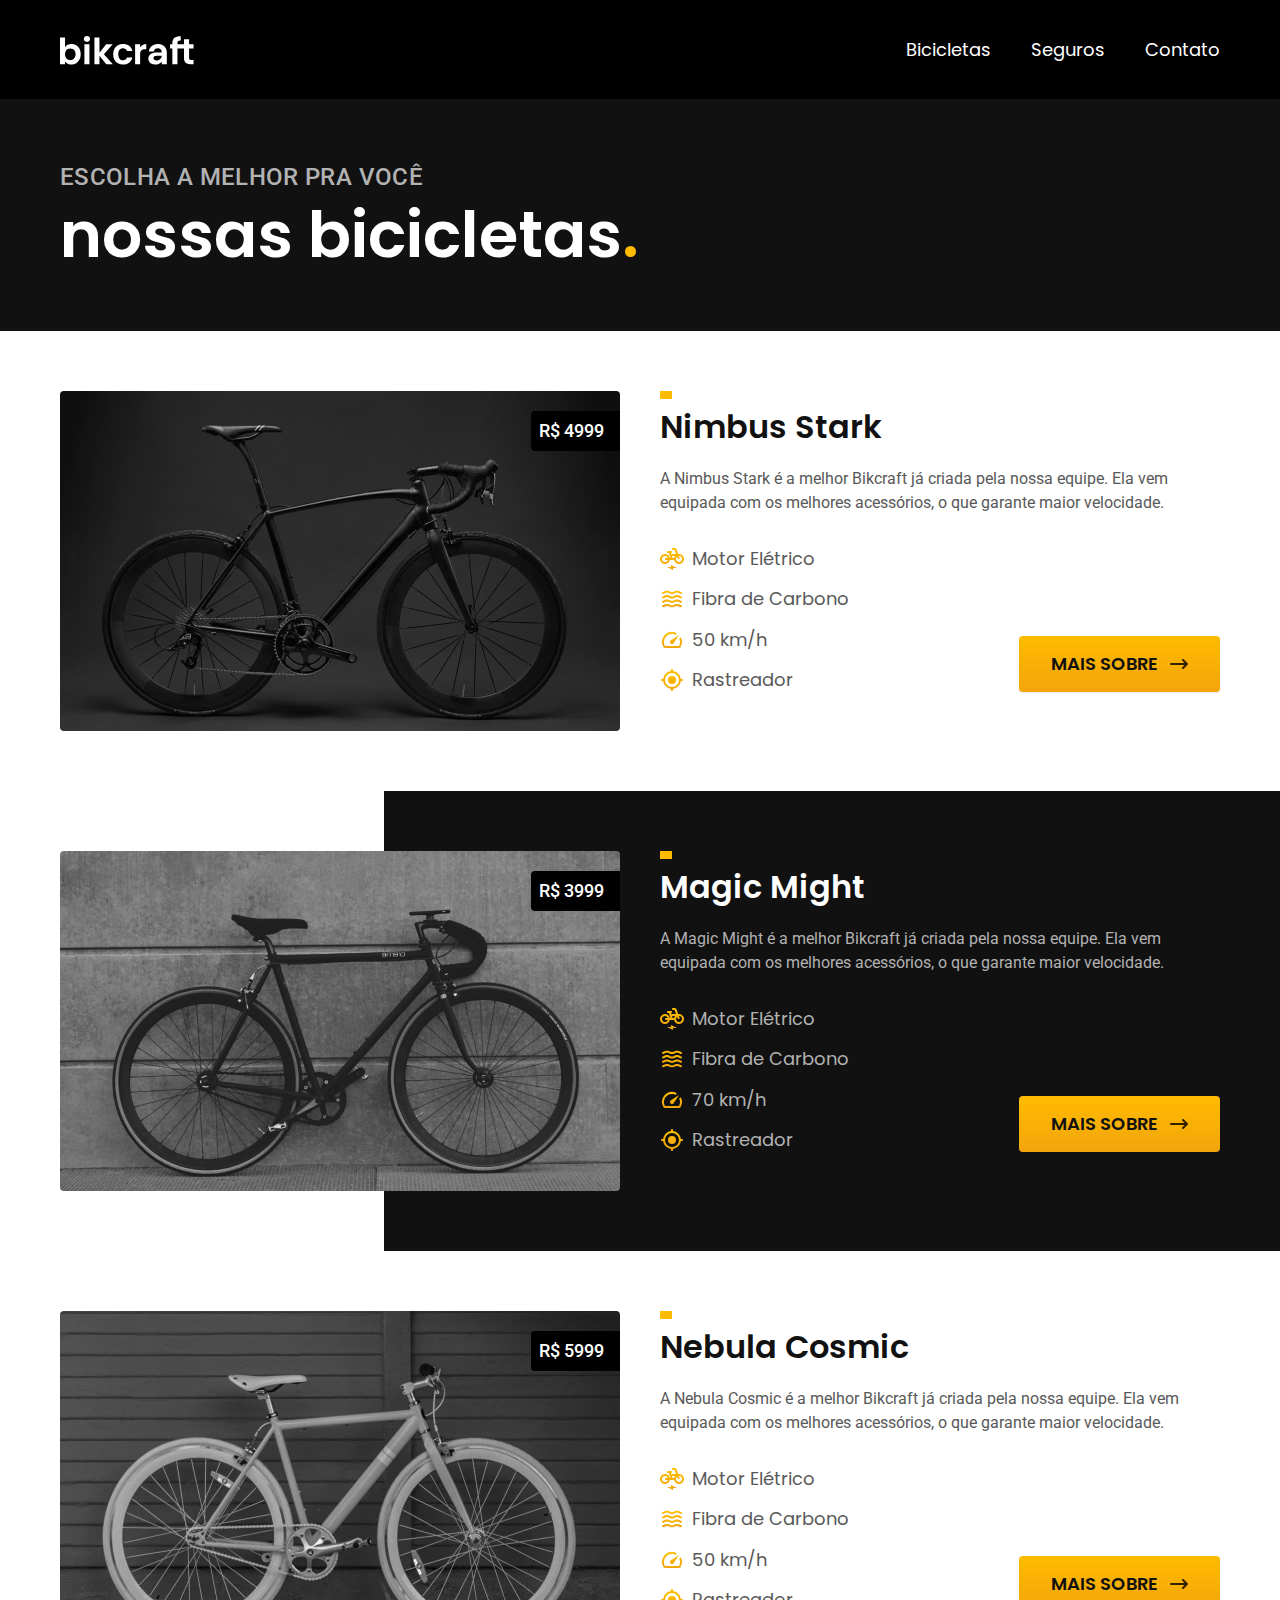
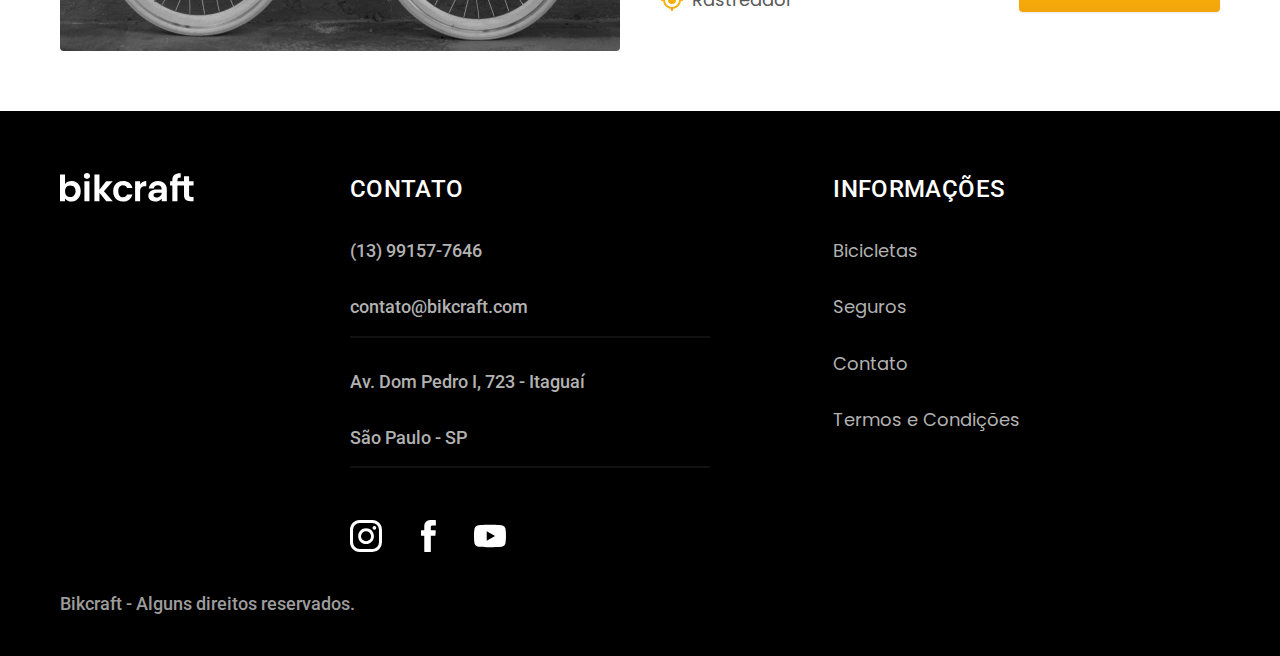
==== bicicletas.html @ 975bd41c "bicicletas-page" ====
<!DOCTYPE html>
<html lang ='pt-br' 

<head>
    <meta charset="UTF-8">
    <meta name="viewport" content="width=device-width, initial-scale=1.0">
    <title>Bicicletas | Bikcraft</title>
    <meta name="description" content="Termos e Condições">
    <link rel="stylesheet" href="./css/style.css">

    <link rel="preconnect" href="https://fonts.googleapis.com">
    <link rel="preconnect" href="https://fonts.gstatic.com" crossorigin>
    <link href="https://fonts.googleapis.com/css2?family=Poppins:wght@400;600&family=Roboto:wght@400;500&display=swap" rel="stylesheet">
</head>

<body id="bicicletas">
    

<header class="header-bg">
    <div class="header container">
       <a href="./">
           <img src="./img/bikcraft.svg" alt="Bikcraft">
       </a>
       
       <nav aria-label="primaria">
           <ul class="header-menu cor-0">
               <li><a href="./bicicletas.html">Bicicletas</a></li>
               <li><a href="./seguros.html">Seguros</a></li>
               <li><a href="./contato.html">Contato</a></li>
           </ul>
       </nav>
    </div>
   </header>

<main>
   <div class="titulo-bg">
    <div class="titulo container">
        <p class="font-2-l-b cor-5">Escolha a melhor pra você</p>
        <h1 class="font-1-xxl cor-0">nossas bicicletas<span class="cor-p1">.</span></h1>
    </div>
</div>
</main>


<div class="bicicletas container">
   <div class="bicicletas-imagem">
    <img src="./img/bicicletas/nimbus.jpg" alt="Bicicleta preta">
    <span class="font-2-m cor-0">R$ 4999</span>
   </div>
   <div class="bicicletas-conteudo">
    <h2 class="font-1-xl">Nimbus Stark</h2>
    <p class="font-2-s cor-8">A Nimbus Stark é a melhor Bikcraft já criada pela nossa equipe. Ela vem equipada com os melhores acessórios, o que garante maior velocidade.</p>
    <ul class="font-1-m cor-8">
        <li><img src="./img/icones/eletrica.svg" alt=""> Motor Elétrico</li>
        <li><img src="./img/icones/carbono.svg" alt=""> Fibra de Carbono</li> 
        <li><img src="./img/icones/velocidade.svg" alt=""> 50 km/h</li> 
        <li><img src="./img/icones/rastreador.svg" alt=""> Rastreador</li>
    </ul>
    <a class="botao seta" href="./bicicletas/nimbus.html">Mais Sobre</a>
   </div>
</div>


<div class="bicicletas-bg"> 
<div class="bicicletas container">
    <div class="bicicletas-imagem">
     <img src="./img/bicicletas/magic.jpg" alt="Bicicleta preta">
     <span class="font-2-m cor-0">R$ 3999</span>
    </div>
    <div class="bicicletas-conteudo">
     <h2 class="font-1-xl cor-0">Magic Might</h2>
     <p class="font-2-s cor-5">A Magic Might é a melhor Bikcraft já criada pela nossa equipe. Ela vem equipada com os melhores acessórios, o que garante maior velocidade.</p>
     <ul class="font-1-m cor-5">
         <li><img src="./img/icones/eletrica.svg" alt=""> Motor Elétrico</li>
         <li><img src="./img/icones/carbono.svg" alt=""> Fibra de Carbono</li> 
         <li><img src="./img/icones/velocidade.svg" alt=""> 70 km/h</li> 
         <li><img src="./img/icones/rastreador.svg" alt=""> Rastreador</li>
     </ul>
     <a class="botao seta" href="./bicicletas/magic.html">Mais Sobre</a>
    </div>
 </div>
</div>


 <div class="bicicletas container">
    <div class="bicicletas-imagem">
     <img src="./img/bicicletas/nebula.jpg" alt="Bicicleta preta">
     <span class="font-2-m cor-0">R$ 5999</span>
    </div>
    <div class="bicicletas-conteudo">
     <h2 class="font-1-xl">Nebula Cosmic</h2>
     <p class="font-2-s cor-8">A Nebula Cosmic é a melhor Bikcraft já criada pela nossa equipe. Ela vem equipada com os melhores acessórios, o que garante maior velocidade.</p>
     <ul class="font-1-m cor-8">
         <li><img src="./img/icones/eletrica.svg" alt=""> Motor Elétrico</li>
         <li><img src="./img/icones/carbono.svg" alt=""> Fibra de Carbono</li> 
         <li><img src="./img/icones/velocidade.svg" alt=""> 50 km/h</li> 
         <li><img src="./img/icones/rastreador.svg" alt=""> Rastreador</li>
     </ul>
     <a class="botao seta" href="./bicicletas/nebula.html">Mais Sobre</a>
    </div>
 </div>

   <footer class="footer-bg">
    <div class="footer container">
        <img src="./img/bikcraft.svg" alt="Bikcraft">
        <div class="footer-contato">
            <h3 class="font-2-l-b cor-0">Contato</h3>
            <ul class="font-2-m cor-5">
                <li><a href="tel: +5513991577646">(13) 99157-7646</a></li>
                <li><a href="mailto:boracinidev@gmail.com">contato@bikcraft.com</a></li>
                <li>Av. Dom Pedro I, 723 - Itaguaí</li>
                <li>São Paulo - SP</li>
            </ul>
            <div class="footer-medias">
                <a href="./"><img src="./img/redes sociais/instagram.svg" alt=""></a>
                <a href="./"><img src="./img/redes sociais/facebook.svg" alt=""></a>
                <a href="./"><img src="./img/redes sociais/youtube.svg" alt=""></a>
            </div>
        </div>

        <div class="footer-informacoes">
            <h3 class="font-2-l-b cor-0">Informações</h3>
            <nav>
                <ul class="font-1-m cor-5">
                    <li><a href="./bicicletas.html">Bicicletas</a></li>
                    <li><a href="./seguros.html">Seguros</a></li>
                    <li><a href="./contato.html">Contato</a></li>
                    <li><a href="./termos.html">Termos e Condições</a></li>
                </ul>
            </nav>
        </div>
        <p class="footer-copy font-2-m cor-6">Bikcraft - Alguns direitos reservados.</p>            
</div>
</footer>  
</body>
</html>
---- css/style.css ----
@import "./global/global.css";

@import "./utilidades/tipografia.css";
@import "./utilidades/cores.css";
@import "./global/header.css";

/*UTILIDADES*/
@import "./utilidades/componentes.css";

/*HOME*/
@import "./home/introducao.css";
@import "./home/tecnologia.css";
@import "./home/parceiros.css";
@import "./home/depoimento.css";
@import "./home/footer.css";


/*BICICLETAS*/
@import "./bicicletas/bicicletas-lista.css";
@import "./bicicletas/bicicletas.css";

/*SEGUROS*/
@import "./seguros/seguros.css";


/*TERMOS*/

@import "./termos.css";

/*BICICLETAS*/
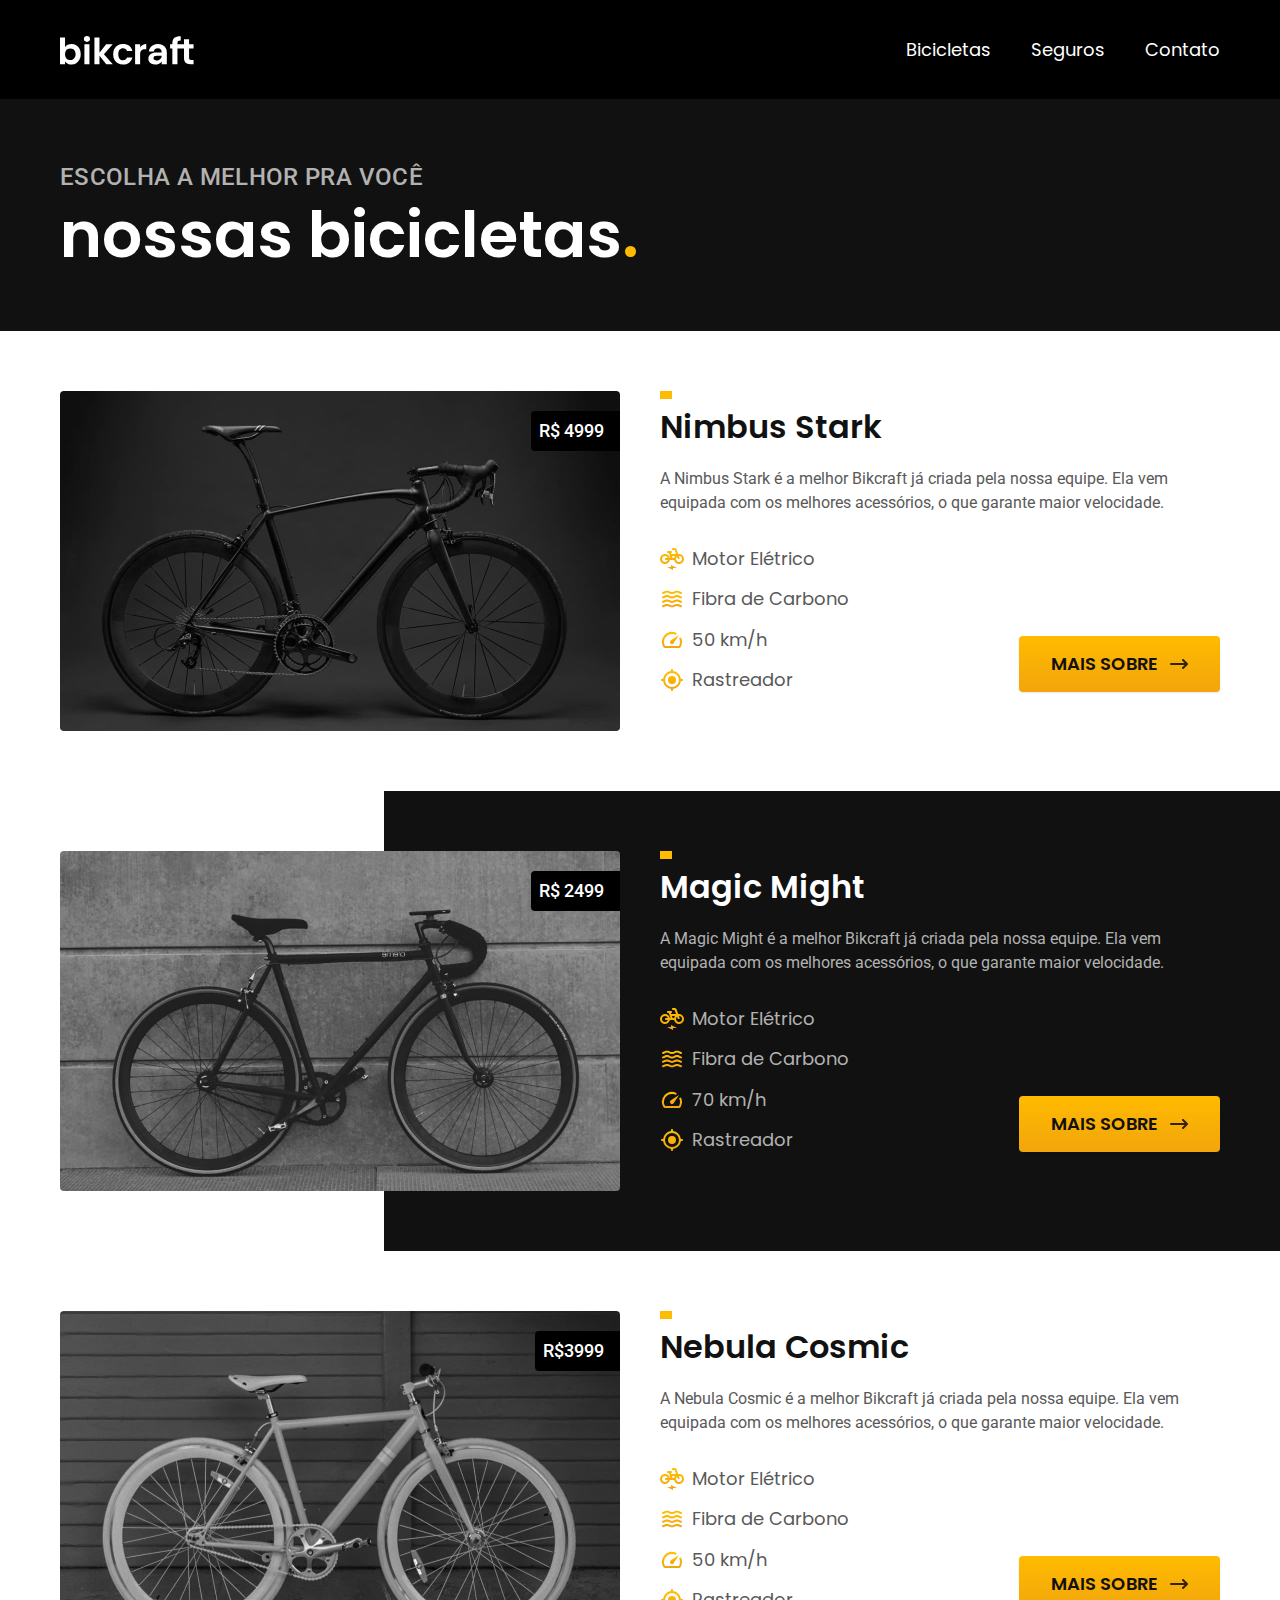
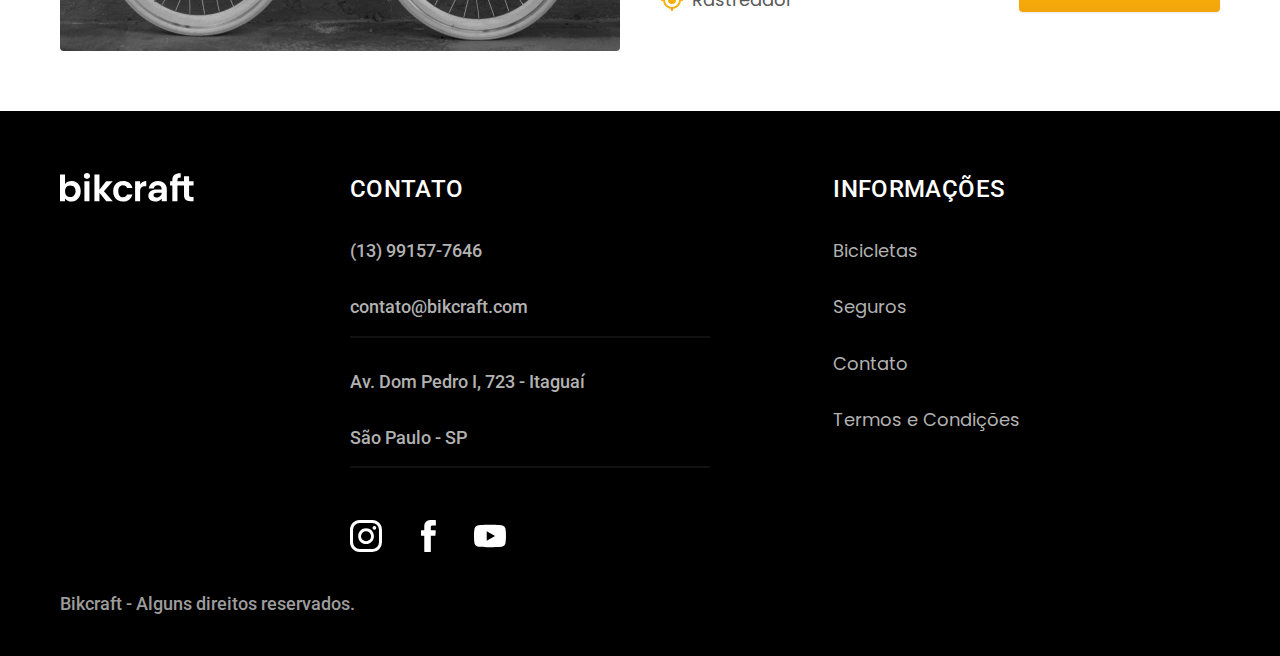
==== commit 08f09e79: "seguros-lojas" ====
--- a/bicicletas.html
+++ b/bicicletas.html
@@ -65,7 +65,7 @@
 <div class="bicicletas container">
     <div class="bicicletas-imagem">
      <img src="./img/bicicletas/magic.jpg" alt="Bicicleta preta">
-     <span class="font-2-m cor-0">R$ 3999</span>
+     <span class="font-2-m cor-0">R$ 2499</span>
     </div>
     <div class="bicicletas-conteudo">
      <h2 class="font-1-xl cor-0">Magic Might</h2>
@@ -85,7 +85,7 @@
  <div class="bicicletas container">
     <div class="bicicletas-imagem">
      <img src="./img/bicicletas/nebula.jpg" alt="Bicicleta preta">
-     <span class="font-2-m cor-0">R$ 5999</span>
+     <span class="font-2-m cor-0">R$3999</span>
     </div>
     <div class="bicicletas-conteudo">
      <h2 class="font-1-xl">Nebula Cosmic</h2>
--- a/css/style.css
+++ b/css/style.css
@@ -6,6 +6,7 @@
 
 /*UTILIDADES*/
 @import "./utilidades/componentes.css";
+@import "./utilidades/formulario.css";
 
 /*HOME*/
 @import "./home/introducao.css";
@@ -18,14 +19,23 @@
 /*BICICLETAS*/
 @import "./bicicletas/bicicletas-lista.css";
 @import "./bicicletas/bicicletas.css";
+@import "./bicicletas/nimbus.css";
+@import "../bicicletas/seguro.css";
 
 /*SEGUROS*/
 @import "./seguros/seguros.css";
+@import "./seguros/vantagens.css";
+@import "./seguros/perguntas.css";
+
+
+
+/*CONTATO*/
+
+@import "./contato/contato.css";
+@import "./contato/lojas.css";
 
 
 /*TERMOS*/
 
 @import "./termos.css";
 
-/*BICICLETAS*/
-
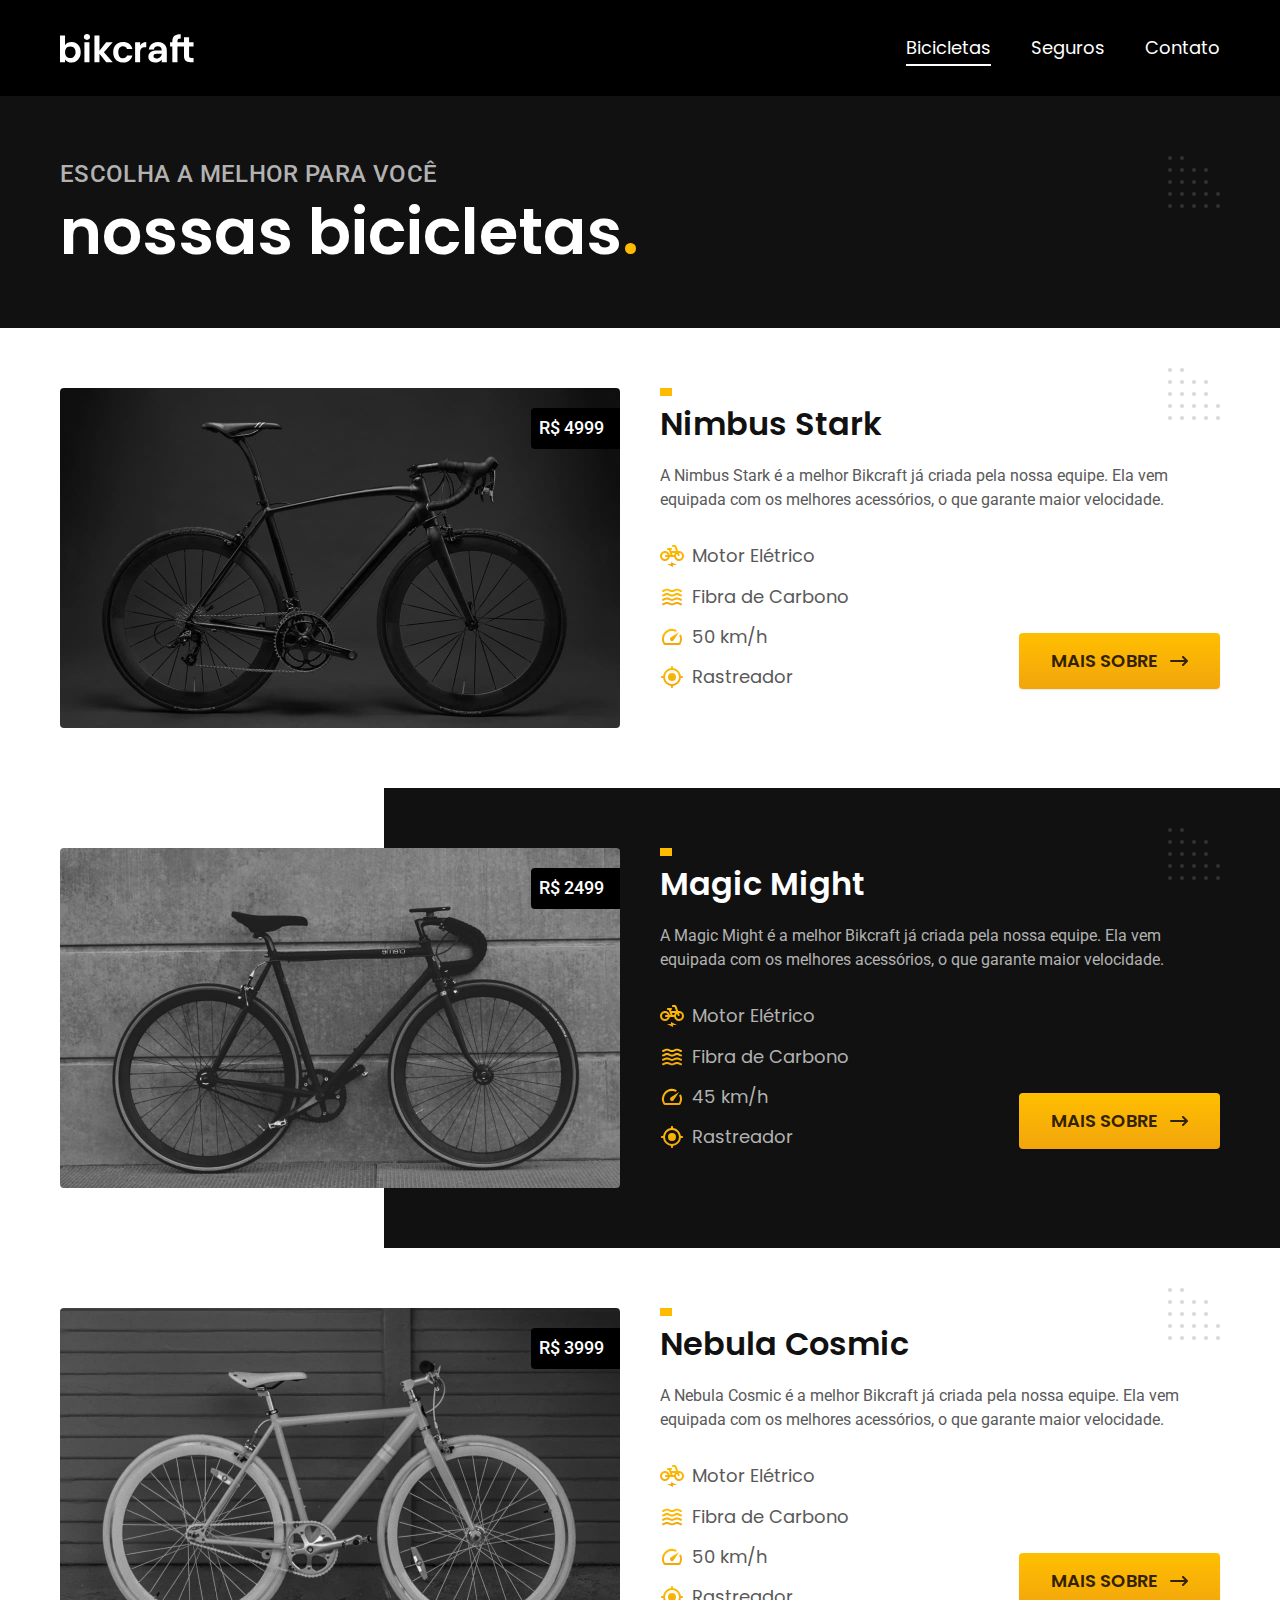
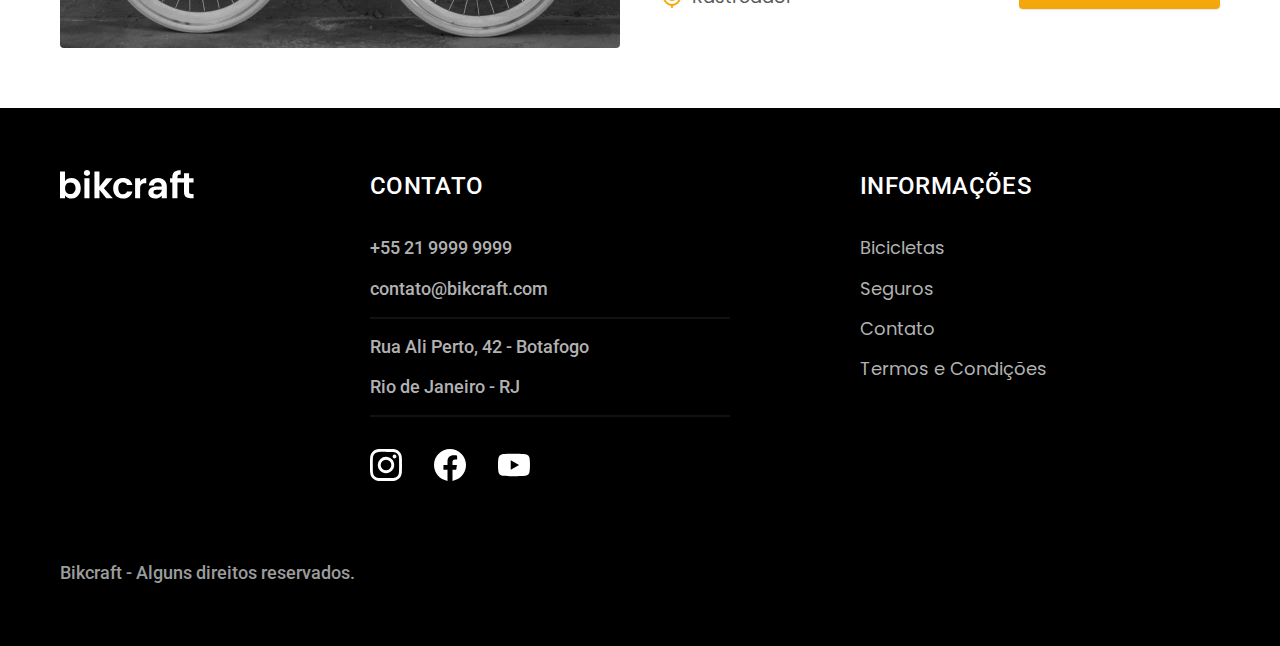
==== commit e994fad2: "otimizado" ====
--- a/bicicletas.html
+++ b/bicicletas.html
@@ -1,136 +1,145 @@
 <!DOCTYPE html>
-<html lang ='pt-br' 
+<html lang="pt-br">
 
 <head>
-    <meta charset="UTF-8">
-    <meta name="viewport" content="width=device-width, initial-scale=1.0">
-    <title>Bicicletas | Bikcraft</title>
-    <meta name="description" content="Termos e Condições">
-    <link rel="stylesheet" href="./css/style.css">
+  <meta charset="UTF-8">
+  <meta name="viewport" content="width=device-width, initial-scale=1.0">
 
-    <link rel="preconnect" href="https://fonts.googleapis.com">
-    <link rel="preconnect" href="https://fonts.gstatic.com" crossorigin>
-    <link href="https://fonts.googleapis.com/css2?family=Poppins:wght@400;600&family=Roboto:wght@400;500&display=swap" rel="stylesheet">
+  <title>Bicicletas | Bikcraft</title>
+  <meta name="description" content="Bicicletas.">
+
+  <link rel="icon" href="./favicon.svg" type="image/svg+xml">
+  <link rel="stylesheet" href="./css/style.min.css">
+
+  <link rel="preconnect" href="https://fonts.googleapis.com">
+  <link rel="preconnect" href="https://fonts.gstatic.com" crossorigin>
+  <link href="https://fonts.googleapis.com/css2?family=Merriweather:ital,wght@1,900&family=Poppins:wght@400;600&family=Roboto:wght@400;500&display=swap" rel="stylesheet">
+
+  <script>document.documentElement.classList.add('js')</script>
 </head>
 
 <body id="bicicletas">
-    
+  <header class="header-bg">
+    <div class="header container">
+      <a href="./">
+        <img src="./img/bikcraft.svg" alt="Bikcraft">
+      </a>
+      <nav aria-label="primaria">
+        <ul class="header-menu font-1-m cor-0">
+          <li><a href="./bicicletas.html">Bicicletas</a></li>
+          <li><a href="./seguros.html">Seguros</a></li>
+          <li><a href="./contato.html">Contato</a></li>
+        </ul>
+      </nav>
+    </div>
+  </header>
 
-<header class="header-bg">
-    <div class="header container">
-       <a href="./">
-           <img src="./img/bikcraft.svg" alt="Bikcraft">
-       </a>
-       
-       <nav aria-label="primaria">
-           <ul class="header-menu cor-0">
-               <li><a href="./bicicletas.html">Bicicletas</a></li>
-               <li><a href="./seguros.html">Seguros</a></li>
-               <li><a href="./contato.html">Contato</a></li>
-           </ul>
-       </nav>
+  <main>
+    <div class="titulo-bg">
+      <div class="titulo container">
+        <p class="font-2-l-b cor-5">Escolha a melhor para você</p>
+        <h1 class="font-1-xxl cor-0">nossas bicicletas<span class="cor-p1">.</span></h1>
+      </div>
     </div>
-   </header>
 
-<main>
-   <div class="titulo-bg">
-    <div class="titulo container">
-        <p class="font-2-l-b cor-5">Escolha a melhor pra você</p>
-        <h1 class="font-1-xxl cor-0">nossas bicicletas<span class="cor-p1">.</span></h1>
+    <div class="bicicletas container">
+      <div class="bicicletas-imagem">
+        <img src="./img/bicicletas/nimbus.jpg" alt="Bicicleta preta">
+        <span class="font-2-m cor-0">R$ 4999</span>
+      </div>
+      <div class="bicicletas-conteudo">
+        <h2 class="font-1-xl">Nimbus Stark</h2>
+        <p class="font-2-s cor-8">A Nimbus Stark é a melhor Bikcraft já criada pela nossa equipe. Ela vem equipada com os melhores acessórios, o que garante maior velocidade.</p>
+        <ul class="font-1-m cor-8">
+          <li><img src="./img/icones/eletrica.svg" alt="">Motor Elétrico</li>
+          <li><img src="./img/icones/carbono.svg" alt="">Fibra de Carbono</li>
+          <li><img src="./img/icones/velocidade.svg" alt="">50 km/h</li>
+          <li><img src="./img/icones/rastreador.svg" alt="">Rastreador</li>
+        </ul>
+        <a class="botao seta" href="./bicicletas/nimbus.html">Mais Sobre</a>
+      </div>
     </div>
-</div>
-</main>
+
+    <div class="bicicletas-bg">
+      <div class="bicicletas container">
+        <div class="bicicletas-imagem">
+          <img src="./img/bicicletas/magic.jpg" alt="Bicicleta preta">
+          <span class="font-2-m cor-0">R$ 2499</span>
+        </div>
+        <div class="bicicletas-conteudo">
+          <h2 class="font-1-xl cor-0">Magic Might</h2>
+          <p class="font-2-s cor-5">A Magic Might é a melhor Bikcraft já criada pela nossa equipe. Ela vem equipada com os melhores acessórios, o que garante maior velocidade.</p>
+          <ul class="font-1-m cor-5">
+            <li><img src="./img/icones/eletrica.svg" alt="">Motor Elétrico</li>
+            <li><img src="./img/icones/carbono.svg" alt="">Fibra de Carbono</li>
+            <li><img src="./img/icones/velocidade.svg" alt="">45 km/h</li>
+            <li><img src="./img/icones/rastreador.svg" alt="">Rastreador</li>
+          </ul>
+          <a class="botao seta" href="./bicicletas/magic.html">Mais Sobre</a>
+        </div>
+      </div>
+    </div>
+
+    <div class="bicicletas container">
+      <div class="bicicletas-imagem">
+        <img src="./img/bicicletas/nebula.jpg" alt="Bicicleta preta">
+        <span class="font-2-m cor-0">R$ 3999</span>
+      </div>
+      <div class="bicicletas-conteudo">
+        <h2 class="font-1-xl">Nebula Cosmic</h2>
+        <p class="font-2-s cor-8">A Nebula Cosmic é a melhor Bikcraft já criada pela nossa equipe. Ela vem equipada com os melhores acessórios, o que garante maior velocidade.</p>
+        <ul class="font-1-m cor-8">
+          <li><img src="./img/icones/eletrica.svg" alt="">Motor Elétrico</li>
+          <li><img src="./img/icones/carbono.svg" alt="">Fibra de Carbono</li>
+          <li><img src="./img/icones/velocidade.svg" alt="">50 km/h</li>
+          <li><img src="./img/icones/rastreador.svg" alt="">Rastreador</li>
+        </ul>
+        <a class="botao seta" href="./bicicletas/nebula.html">Mais Sobre</a>
+      </div>
+    </div>
 
 
-<div class="bicicletas container">
-   <div class="bicicletas-imagem">
-    <img src="./img/bicicletas/nimbus.jpg" alt="Bicicleta preta">
-    <span class="font-2-m cor-0">R$ 4999</span>
-   </div>
-   <div class="bicicletas-conteudo">
-    <h2 class="font-1-xl">Nimbus Stark</h2>
-    <p class="font-2-s cor-8">A Nimbus Stark é a melhor Bikcraft já criada pela nossa equipe. Ela vem equipada com os melhores acessórios, o que garante maior velocidade.</p>
-    <ul class="font-1-m cor-8">
-        <li><img src="./img/icones/eletrica.svg" alt=""> Motor Elétrico</li>
-        <li><img src="./img/icones/carbono.svg" alt=""> Fibra de Carbono</li> 
-        <li><img src="./img/icones/velocidade.svg" alt=""> 50 km/h</li> 
-        <li><img src="./img/icones/rastreador.svg" alt=""> Rastreador</li>
-    </ul>
-    <a class="botao seta" href="./bicicletas/nimbus.html">Mais Sobre</a>
-   </div>
-</div>
+  </main>
 
+  <footer class="footer-bg">
+    <div class="footer container">
+      <img src="./img/bikcraft.svg" alt="Bikcraft">
+      <div class="footer-contato">
+        <h3 class="font-2-l-b cor-0">Contato</h3>
+        <ul class="font-2-m cor-5">
+          <li><a href="tel:+552199999999">+55 21 9999 9999</a></li>
+          <li><a href="mailto:contato@bikcraft.com">contato@bikcraft.com</a></li>
+          <li>Rua Ali Perto, 42 - Botafogo</li>
+          <li>Rio de Janeiro - RJ</li>
+        </ul>
+        <div class="footer-redes">
+          <a href="./">
+            <img src="./img/redes/instagram.svg" alt="Instagram">
+          </a>
+          <a href="./">
+            <img src="./img/redes/facebook.svg" alt="Facebook">
+          </a>
+          <a href="./">
+            <img src="./img/redes/youtube.svg" alt="Youtube">
+          </a>
+        </div>
+      </div>
+      <div class="footer-informacoes">
+        <h3 class="font-2-l-b cor-0">Informações</h3>
+        <nav>
+          <ul class="font-1-m cor-5">
+            <li><a href="./bicicletas.html">Bicicletas</a></li>
+            <li><a href="./seguros.html">Seguros</a></li>
+            <li><a href="./contato.html">Contato</a></li>
+            <li><a href="./termos.html">Termos e Condições</a></li>
+          </ul>
+        </nav>
+      </div>
+      <p class="footer-copy font-2-m cor-6">Bikcraft - Alguns direitos reservados.</p>
+    </div>
+  </footer>
 
-<div class="bicicletas-bg"> 
-<div class="bicicletas container">
-    <div class="bicicletas-imagem">
-     <img src="./img/bicicletas/magic.jpg" alt="Bicicleta preta">
-     <span class="font-2-m cor-0">R$ 2499</span>
-    </div>
-    <div class="bicicletas-conteudo">
-     <h2 class="font-1-xl cor-0">Magic Might</h2>
-     <p class="font-2-s cor-5">A Magic Might é a melhor Bikcraft já criada pela nossa equipe. Ela vem equipada com os melhores acessórios, o que garante maior velocidade.</p>
-     <ul class="font-1-m cor-5">
-         <li><img src="./img/icones/eletrica.svg" alt=""> Motor Elétrico</li>
-         <li><img src="./img/icones/carbono.svg" alt=""> Fibra de Carbono</li> 
-         <li><img src="./img/icones/velocidade.svg" alt=""> 70 km/h</li> 
-         <li><img src="./img/icones/rastreador.svg" alt=""> Rastreador</li>
-     </ul>
-     <a class="botao seta" href="./bicicletas/magic.html">Mais Sobre</a>
-    </div>
- </div>
-</div>
+  <script src="./js/script.js"></script>
+</body>
 
-
- <div class="bicicletas container">
-    <div class="bicicletas-imagem">
-     <img src="./img/bicicletas/nebula.jpg" alt="Bicicleta preta">
-     <span class="font-2-m cor-0">R$3999</span>
-    </div>
-    <div class="bicicletas-conteudo">
-     <h2 class="font-1-xl">Nebula Cosmic</h2>
-     <p class="font-2-s cor-8">A Nebula Cosmic é a melhor Bikcraft já criada pela nossa equipe. Ela vem equipada com os melhores acessórios, o que garante maior velocidade.</p>
-     <ul class="font-1-m cor-8">
-         <li><img src="./img/icones/eletrica.svg" alt=""> Motor Elétrico</li>
-         <li><img src="./img/icones/carbono.svg" alt=""> Fibra de Carbono</li> 
-         <li><img src="./img/icones/velocidade.svg" alt=""> 50 km/h</li> 
-         <li><img src="./img/icones/rastreador.svg" alt=""> Rastreador</li>
-     </ul>
-     <a class="botao seta" href="./bicicletas/nebula.html">Mais Sobre</a>
-    </div>
- </div>
-
-   <footer class="footer-bg">
-    <div class="footer container">
-        <img src="./img/bikcraft.svg" alt="Bikcraft">
-        <div class="footer-contato">
-            <h3 class="font-2-l-b cor-0">Contato</h3>
-            <ul class="font-2-m cor-5">
-                <li><a href="tel: +5513991577646">(13) 99157-7646</a></li>
-                <li><a href="mailto:boracinidev@gmail.com">contato@bikcraft.com</a></li>
-                <li>Av. Dom Pedro I, 723 - Itaguaí</li>
-                <li>São Paulo - SP</li>
-            </ul>
-            <div class="footer-medias">
-                <a href="./"><img src="./img/redes sociais/instagram.svg" alt=""></a>
-                <a href="./"><img src="./img/redes sociais/facebook.svg" alt=""></a>
-                <a href="./"><img src="./img/redes sociais/youtube.svg" alt=""></a>
-            </div>
-        </div>
-
-        <div class="footer-informacoes">
-            <h3 class="font-2-l-b cor-0">Informações</h3>
-            <nav>
-                <ul class="font-1-m cor-5">
-                    <li><a href="./bicicletas.html">Bicicletas</a></li>
-                    <li><a href="./seguros.html">Seguros</a></li>
-                    <li><a href="./contato.html">Contato</a></li>
-                    <li><a href="./termos.html">Termos e Condições</a></li>
-                </ul>
-            </nav>
-        </div>
-        <p class="footer-copy font-2-m cor-6">Bikcraft - Alguns direitos reservados.</p>            
-</div>
-</footer>  
-</body>
 </html>--- a/css/style.min.css
+++ b/css/style.min.css
@@ -0,0 +1 @@
+body{margin:0;font-family:Arial,Helvetica,sans-serif;color:#111}blockquote,dd,h1,h2,h3,h4,p,ul{margin:0}ul{padding:0;list-style:none}a{text-decoration:none;color:inherit}img{max-width:100%;display:block}img[src$=".jpg"]{border-radius:4px}.font-1-xs{font:400 0.75rem/1.35 Poppins,sans-serif}.font-2-xs{font:400 0.875rem/1.43 Roboto,sans-serif}.font-1-s{font:400 1rem/1.5 Poppins,sans-serif}.font-2-s{font:400 1rem/1.5 Roboto,sans-serif}.font-1-m,.font-1-m-b{font:400 1.125rem/1.35 Poppins,sans-serif}.font-1-m-b{font-weight:600}.font-2-m{font:500 1.125rem/1.35 Roboto,sans-serif}.font-1-l{font:400 1.5rem/1.5 Poppins,sans-serif}.font-2-l,.font-2-l-b{font:400 1.5rem/1.5 Roboto,sans-serif}.font-2-l-b{font-weight:500;letter-spacing:.015em;text-transform:uppercase}.font-1-xl{font:600 2rem/1.25 Poppins,sans-serif}.font-2-xl{font:500 2rem/1.25 Roboto,sans-serif}.font-1-xxl{font:600 4rem/1.125 Poppins,sans-serif}@media (max-width:1200px){.font-1-xxl{font-size:3rem}.font-2-l,.font-2-l-b{font-size:1.125rem}}@media (max-width:800px){.font-1-xxl{font-size:2rem}.font-1-xl,.font-2-xl{font-size:1.5rem}}:root{--cor-0:#ffffff;--cor-1:#f7f7f7;--cor-2:#ededed;--cor-3:#dedede;--cor-4:#cccccc;--cor-5:#b2b2b2;--cor-6:#9c9c9c;--cor-7:#717171;--cor-8:#595959;--cor-9:#404040;--cor-10:#2e2e2e;--cor-11:#111111;--cor-12:#000000;--cor-p1:#ffbb00;--cor-p2:#e4a30b;--cor-p3:#a66f00;--cor-p4:#664400;--cor-p5:#332200}.cor-0{color:var(--cor-0)}.cor-1{color:var(--cor-1)}.cor-2{color:var(--cor-2)}.cor-3{color:var(--cor-3)}.cor-4{color:var(--cor-4)}.cor-5{color:var(--cor-5)}.cor-6{color:var(--cor-6)}.cor-7{color:var(--cor-7)}.cor-8{color:var(--cor-8)}.cor-9{color:var(--cor-9)}.cor-10{color:var(--cor-10)}.cor-11{color:var(--cor-11)}.cor-12{color:var(--cor-12)}.cor-p1{color:var(--cor-p1)}.cor-p2{color:var(--cor-p2)}.cor-p3{color:var(--cor-p3)}.cor-p4{color:var(--cor-p4)}.cor-p5{color:var(--cor-p5)}.js .fadeInDown{transform:translate3d(0,-20px,0)}.js .fadeInUp{transform:translate3d(0,20px,0)}.js .fadeInRight{transform:translate3d(20px,0,0)}.js .fadeInLeft{transform:translate3d(-20px,0,0)}.js [data-anime]{opacity:0}.js .anime{opacity:1;transform:none;transition:transform .8s,opacity .8s}.header-bg{background-color:var(--cor-12)}.header{display:flex;flex-wrap:wrap;gap:20px;justify-content:space-between;align-items:center;padding-top:20px;padding-bottom:20px}.header-menu{display:flex;flex-wrap:wrap;gap:40px}.header-menu a{display:inline-block;padding:16px 0;position:relative}.header-menu a::after{content:"";display:block;height:2px;width:0;background:var(--cor-0);margin-top:4px;transition:.3s;position:absolute}.header-menu a.ativo::after,.header-menu a:hover::after{width:100%}@media (max-width:800px){.header-menu{gap:20px}.header-menu a{background:var(--cor-11);padding:12px 16px;border-radius:4px}.header-menu a:hover{background-color:var(--cor-10)}.header a:after{display:none}}@media (max-width:600px){.header-menu{gap:12px}.header-menu a{padding:8px 12px;font-size:14px}}.footer-bg{background-color:var(--cor-12)}.footer{display:grid;grid-template-columns:3fr 5fr 4fr;gap:40px;padding-top:60px;padding-bottom:60px}.footer h3{margin-bottom:32px}.footer-contato ul{margin-bottom:32px}.footer-contato li:nth-child(even):after{content:"";display:block;max-width:360px;height:2px;background:var(--cor-11);margin-top:16px}.footer li{margin-bottom:16px}.footer-redes{display:flex;gap:32px}.footer a:hover{color:var(--cor-0)}.footer-copy{grid-column:1/-1;margin-top:40px}@media (max-width:800px){.footer>img{display:none}.footer{grid-template-columns:1fr 1fr}}@media (max-width:600px){.footer{grid-template-columns:1fr;gap:60px}.footer-copy{margin-top:0}}.container{box-sizing:border-box;max-width:1200px;padding-right:20px;padding-left:20px;margin-right:auto;margin-left:auto}.botao{display:inline-block;padding:16px 32px;background:linear-gradient(#ffbf00,#f2a50c);border-radius:4px;box-shadow:0 1px 2px rgba(0,0,0,.1);text-transform:uppercase;color:var(--cor-p5);font:600 1.125rem/1.35 Poppins,sans-serif;max-width:max-content;border:none;cursor:pointer}.botao:hover{background:linear-gradient(#ffb60d,#e59317)}.botao.secundario{background:var(--cor-10);color:var(--cor-2)}.botao.secundario:hover{background:var(--cor-9)}.botao.seta{display:flex;align-items:center}.botao.seta::after{content:"";display:inline-block;width:18px;height:10px;margin-left:12px;background:url("../img/icones/seta.svg");transition:transform .2s}.botao.seta:hover::after{transform:translateX(4px)}@media (max-width:600px){.botao{padding:12px 16px;font-size:1rem}}.link{display:inline-block;color:var(--cor-p1);font:500 1.5rem/1.5 Poppins,sans-serif;text-transform:uppercase}.link::after{content:"";display:block;width:100%;height:4px;background-color:currentColor}.link:hover{color:var(--cor-0)}.titulo-bg{padding-top:60px;padding-bottom:60px;background-color:var(--cor-11)}.titulo{background:url("../img/dec/top-right.svg") no-repeat top right 20px}.titulo p{margin-bottom:4px}@media (max-width:800px){.titulo-bg{padding-top:40px;padding-bottom:40px}.titulo p{font-size:1rem;text-transform:lowercase;font-weight:400}}.form{display:grid;grid-template-columns:1fr 1fr;gap:20px}.form label{display:block;font:400 1rem/1.5 Poppins,sans-serif;margin-bottom:4px}.form .col-2{grid-column:span 2}.form input[type=email],.form input[type=text],.form textarea{font:400 1rem/1.5 Roboto,sans-serif;background:var(--cor-1);border:1px solid var(--cor-2);padding:12px;border-radius:4px;width:100%;box-sizing:border-box}.form input[type=email]:focus,.form input[type=text]:focus,.form textarea:focus{outline:0;border-color:var(--cor-p1);background:var(--cor-0);box-shadow:0 0 0 2px #fea}@media (max-width:600px){.form{grid-template-columns:1fr}.form .col-2{grid-column:1}}.introducao-bg{background:var(--cor-12) url("../img/dec/bottom-left.svg") no-repeat bottom 160px left 20px;box-shadow:inset 0 -120px var(--cor-0)}.introducao{display:grid;grid-template-columns:1fr 1fr;gap:0 40px}.introducao-conteudo{align-self:end;padding-bottom:200px}.introducao img{width:100%;height:100%;object-fit:cover;border-radius:4px}.introducao h1{margin-bottom:32px}.introducao p{margin-bottom:20px}@media (max-width:800px){.introducao-bg{background:var(--cor-11);padding-top:40px;box-shadow:inset 0 -60px var(--cor-11)}.introducao{grid-template-columns:1fr;gap:32px}.introducao-conteudo{padding-bottom:0}.introducao h1{margin-bottom:16px}.introducao img{height:300px;width:100%;margin-bottom:20px}}.tecnologia-bg{background-color:var(--cor-11);box-shadow:inset 0 80px var(--cor-0),inset 0 -80px var(--cor-0)}.tecnologia{display:grid;grid-template-columns:1fr 1fr;gap:40px}.tecnologia-imagem img{width:100%;height:100%;object-fit:cover;object-position:left}.tecnologia-conteudo{padding-top:160px;padding-bottom:160px}.tecnologia-conteudo>span{display:block;margin-bottom:20px}.tecnologia-conteudo h2{margin-bottom:32px}.tecnologia-conteudo>p{margin-bottom:20px}.tecnologia-conteudo a{margin-bottom:80px}.tecnologia-vantagens{display:flex;gap:40px}.tecnologia-vantagens h3{margin-bottom:8px;width:max-content}.tecnologia-vantagens img{width:24px;margin-bottom:8px}@media (max-width:800px){.tecnologia-bg{box-shadow:initial}.tecnologia{grid-template-columns:1fr}.tecnologia-conteudo{padding-top:60px;padding-bottom:60px}.tecnologia-imagem{display:none}.tecnologia a{margin-bottom:60px}}@media (max-width:600px){.tecnologia-vantagens{flex-direction:column}}.parceiros{padding-top:60px;padding-bottom:120px}.parceiros h2{margin-bottom:60px}.parceiros ul{max-width:1400px;margin:0 auto;padding:0 20px;display:grid;grid-template-columns:repeat(4,1fr)}.parceiros li{padding:32px;display:flex;border-left:2px solid var(--cor-2)}.parceiros img{margin:auto}.parceiros li:first-child,.parceiros li:nth-child(5){border-left:none}.parceiros li:nth-child(n+5){border-top:2px solid var(--cor-2)}@media (max-width:800px){.parceiros{padding-bottom:60px}.parceiros h2{margin-bottom:20px}.parceiros ul{grid-template-columns:repeat(2,1fr)}.parceiros li{padding:20px}.parceiros li:nth-child(n+3){border-top:2px solid var(--cor-2)}.parceiros li:nth-child(odd){border-left:none}}.depoimento{display:grid;grid-template-columns:1fr 1fr;background-color:var(--cor-p1);overflow:hidden}.depoimento img{width:100%;height:100%;object-fit:cover;border-radius:0}.depoimento-conteudo{padding:40px 40px 80px 80px;align-self:end;background:url("../img/dec/bottom-right-p.svg") no-repeat bottom 40px right 40px}.depoimento-conteudo p{max-width:32ch;font-family:Merriweather,sans-serif;font-style:italic;font-weight:900;margin-bottom:32px;position:relative}.depoimento p::after,.depoimento p::before{font-size:5rem;color:var(--cor-p2);position:absolute}.depoimento p::before{content:"“";left:-50px;top:-20px}.depoimento p::after{content:"”"}@media (min-width:1200px){.depoimento img{max-height:520px}}@media (max-width:800px){.depoimento{grid-template-columns:1fr;text-align:center}.depoimento img{max-height:200px}.depoimento-conteudo{padding:40px 20px;justify-self:center}}@media (max-width:600px){.depoimento p::after,.depoimento p::before{content:""}}.bicicletas-lista{padding-top:60px;padding-bottom:120px}.bicicletas-lista h2{margin-bottom:40px}.bicicletas-lista ul{display:flex;gap:40px;padding:0 20px 20px 20px;max-width:1400px;margin:0 auto;overflow-x:auto}#bicicleta .bicicletas-lista ul{padding:0 0 20px 0}.bicicletas-lista li{min-width:280px}.bicicletas-lista a{display:block}.bicicletas-lista img{margin-bottom:16px}.bicicletas-lista h3{margin-bottom:8px;display:flex;align-items:center}.bicicletas-lista h3::before{content:"";display:inline-block;height:8px;width:12px;margin-right:8px;background-color:var(--cor-p1);transition:width .2s}.bicicletas-lista a:hover h3::before{width:24px}.bicicletas-lista li span{padding-left:20px}@media (max-width:800px){.bicicletas-lista{padding-bottom:60px}.bicicletas-lista ul{gap:20px}}.bicicletas-bg{background:linear-gradient(to right,var(--cor-0) 30%,var(--cor-11) 0)}.bicicletas{display:grid;grid-template-columns:1fr 1fr;gap:40px;padding-top:60px;padding-bottom:60px;background:url("../img/dec/top-right.svg") no-repeat top 40px right 20px}.bicicletas-imagem{display:grid}.bicicletas-imagem img{grid-area:1/1}.bicicletas-imagem span{grid-area:1/1;place-self:start end;margin-top:20px;background:var(--cor-12);display:inline-block;padding:8px 16px 8px 8px;border-radius:4px 0 0 4px}.bicicletas-conteudo{display:grid;grid-template-columns:1fr auto;align-content:start}.bicicletas-conteudo h2,.bicicletas-conteudo p{grid-column:1/-1}.bicicletas-conteudo h2{margin-bottom:20px}.bicicletas-conteudo h2::before{content:"";display:block;width:12px;height:8px;background-color:var(--cor-p1);margin-bottom:8px}.bicicletas-conteudo p{margin-bottom:32px}.bicicletas-conteudo a{place-self:end}.bicicletas-conteudo li{display:flex;align-items:center}.bicicletas-conteudo img{width:24px;margin-right:8px}.bicicletas-conteudo ul{display:grid;gap:16px}@media (max-width:800px){.bicicletas-bg{background:var(--cor-11)}.bicicletas{grid-template-columns:1fr;gap:20px;padding-top:40px;padding-bottom:40px}}@media (max-width:600px){.bicicletas-conteudo{grid-template-columns:1fr}.bicicletas-conteudo ul{font-size:1rem;grid-template-columns:1fr 1fr;margin-bottom:32px}.bicicletas-conteudo a{place-self:start}}.bicicleta{display:grid;grid-template-columns:1fr 1fr;align-items:start;gap:40px;padding-top:60px;padding-bottom:60px}#bicicleta .titulo p{text-transform:uppercase}.bicicleta-imagens{display:flex;flex-wrap:wrap;gap:20px}.bicicleta-imagens img{flex:1;min-width:200px}.bicicleta-imagens img:first-child{min-width:100%}.bicicleta-conteudo>p{margin-bottom:32px}.bicicleta-comprar{display:grid;grid-template-columns:max-content auto;align-items:center;justify-items:start;gap:8px 12px;margin-bottom:40px}.bicicleta-comprar a{grid-row:span 2}.bicicleta-comprar span{display:flex;align-items:center;background-color:var(--cor-12);gap:8px;padding:4px 8px;border-radius:4px}.bicicleta-conteudo h2{text-transform:uppercase;letter-spacing:.015em;margin-bottom:12px}.bicicleta-ficha,.bicicleta-informacoes{padding:32px;background-color:var(--cor-12);border-radius:4px}.bicicleta-informacoes{margin-bottom:40px;display:grid;grid-template-columns:1fr 1fr;gap:32px}.bicicleta-informacoes img{width:24px;margin-bottom:8px}.bicicleta-informacoes h3{margin-bottom:8px}.bicicleta-ficha li{padding:4px 0;display:flex;justify-content:space-between;border-bottom:1px solid var(--cor-11)}.bicicleta-ficha li:last-child{border-bottom:none}.bicicleta-ficha span{color:var(--cor-6)}@media (max-width:800px){.bicicleta{grid-template-columns:1fr;padding-top:40px;padding-bottom:40px}.bicicleta-imagens{grid-row:2}}@media (max-width:600px){.bicicleta-informacoes{grid-template-columns:1fr}.bicicleta-comprar{grid-template-columns:1fr}}.seguro-bg{background-color:var(--cor-11);box-shadow:inset 0 120px var(--cor-0),inset 0 -120px var(--cor-12)}.seguro{display:grid;grid-template-columns:1fr 1fr;gap:40px}.seguro-imagem img{width:100%;height:100%;object-fit:cover}.seguro-conteudo{padding-top:180px;padding-bottom:180px}.seguro h2{margin-bottom:32px}.seguro p{margin-bottom:20px}@media (max-width:800px){.seguro-bg{box-shadow:inset 0 -60px var(--cor-12)}.seguro{grid-template-columns:1fr}.seguro-imagem{height:200px}.seguro-conteudo{grid-row:1;padding-top:40px;padding-bottom:0}}.seguros-bg{background:var(--cor-11)}.seguros{padding-top:60px;padding-bottom:60px;display:grid;grid-template-columns:1fr 1fr;gap:40px;align-items:center}#seguros .seguros{padding-top:0}.seguros h2{grid-column:1/-1}.seguros-item{background-color:var(--cor-12);padding:32px 32px 32px 60px;display:grid;grid-template-columns:1fr auto;border-radius:4px}.seguros-item h3{margin-bottom:40px}.seguros-item span{grid-column:2;display:block;text-align:right}.seguros-item ul{grid-column:1/-1;margin-bottom:32px}.seguros-item li{display:flex;align-items:center;position:relative}.seguros-item li+li{margin-top:20px}.seguros-item li::before{content:"";display:inline-block;width:13px;height:9px;background-image:url("../img/icones/lista.svg");position:absolute;left:-21px}.seguros-item a{grid-column:1/-1}@media (max-width:800px){.seguros{grid-template-columns:1fr}}.vantagens-bg{background-color:var(--cor-12)}.vantagens{padding-top:120px;padding-bottom:120px}.vantagens h2{margin-bottom:60px}.vantagens ul{display:grid;grid-template-columns:repeat(auto-fit,minmax(280px,max-content));gap:40px 80px}.vantagens h3,.vantagens img{margin-bottom:8px}@media (max-width:800px){.vantagens{padding-top:60px;padding-bottom:60px}.vantagens h2{margin-bottom:40px}.vantagens ul{gap:20px}}.perguntas{padding-top:120px;padding-bottom:120px}.perguntas h2{margin-bottom:60px}.perguntas dl>div{padding:20px;border-radius:4px}.perguntas dl>div:nth-child(odd){background-color:var(--cor-1)}.perguntas button{display:grid;grid-template-columns:auto 1fr auto;align-items:center;gap:8px;cursor:pointer;border:none;background:0 0;text-align:left;width:100%}.perguntas button::before{content:"";display:inline-block;width:12px;height:8px;background-color:var(--cor-p1)}.perguntas button::after{content:"";display:inline-block;width:14px;height:6px;background-image:url("../img/icones/seta-abrir.svg");transition:.3s}.perguntas button:hover::after,.perguntas button[aria-expanded=true]::after{transform:rotate(180deg)}.js .perguntas dd{display:none}.js .perguntas dd.ativa{display:block}.perguntas dd{padding-left:20px;padding-top:16px;max-width:80ch}@media (max-width:800px){.perguntas{padding-top:60px;padding-bottom:60px}.perguntas h2{margin-bottom:40px}}#contato{background:linear-gradient(var(--cor-11) 600px,var(--cor-1) 0)}.contato{display:grid;grid-template-columns:5fr 7fr}.contato-dados,.contato-formulario{padding:60px;box-shadow:0 1px 2px rgba(0,0,0,.1)}.contato-dados{border-radius:5px 0 0 5px;background:var(--cor-12) url("../img/dec/bottom-left.svg") no-repeat bottom 20px left 20px}.contato-formulario{border-radius:0 5px 5px 0;background:var(--cor-0) url("../img/dec/bottom-right.svg") no-repeat bottom 20px right 20px}.contato-dados h2{margin-bottom:60px}.contato-endereco{margin-bottom:32px;background:url("../img/icones/local.svg") no-repeat 0 2px;padding-left:28px}.contato-endereco p{margin-bottom:8px}.contato-meios a{display:block;max-width:max-content;margin-bottom:8px;padding-left:28px}.contato-meios a:hover{color:var(--cor-0)}.contato-meios a:first-child{background:url("../img/icones/email.svg") no-repeat 0 2px}.contato-meios a:nth-child(2){margin-bottom:32px}.contato-meios a:nth-child(3){background:url("../img/icones/telefone.svg") no-repeat 0 2px;margin-bottom:60px}.contato-redes{display:flex;gap:32px;padding-left:28px}@media (max-width:800px){.contato{grid-template-columns:1fr}.contato-dados,.contato-formulario{padding:20px}.contato-dados{border-radius:5px 5px 0 0;background:var(--cor-12)}.contato-formulario{border-radius:0 0 5px 5px}.contato-dados h2,.contato-meios a:nth-child(3){margin-bottom:32px}.contato-redes{margin-bottom:12px}}.lojas{display:grid;grid-template-columns:1fr 1fr;gap:0 40px;padding-top:120px;padding-bottom:120px}.lojas h2{grid-column:1/-1;margin-bottom:60px}.lojas img{border-radius:4px 4px 0 0}.lojas-conteudo{display:grid;grid-template-columns:1fr 1fr;gap:32px 16px;padding:32px}.lojas-conteudo h3,.lojas-tempo{grid-column:1/-1}.lojas-dados{display:grid;gap:8px;border-left:2px solid var(--cor-2);padding-left:12px}.lojas-tempo{display:flex;align-items:center;gap:8px}@media (max-width:800px){.lojas{gap:20px;padding-top:60px;padding-bottom:60px}.lojas h2{margin-bottom:32px}.lojas-conteudo{grid-template-columns:1fr}}@media (max-width:600px){.lojas{grid-template-columns:1fr}}#orcamento{background:linear-gradient(var(--cor-11) 600px,var(--cor-1) 0)}.orcamento{display:grid;grid-template-columns:5fr 7fr;padding-bottom:120px}.orcamento h2{text-transform:uppercase;position:relative;display:flex;align-items:center}.orcamento h2::before{content:"";display:inline-block;width:4px;height:8px;background-color:var(--cor-p1);position:absolute;left:-12px}.orcamento-dados,.orcamento-produto{padding:60px;box-shadow:0 1px 2px rgba(0,0,0,.1)}.orcamento-produto{border-radius:5px 0 0 5px;background:var(--cor-12) url("../img/dec/bottom-left.svg") no-repeat bottom 20px left 20px;display:grid;grid-template-columns:1fr 1fr;gap:20px;align-content:start}.orcamento-produto>*{grid-column:1/-1}.orcamento-produto>label{grid-column:initial}.orcamento-produto label{font:400 1rem/1.5 Poppins,sans-serif;color:var(--cor-4);background-color:var(--cor-10);padding:12px 16px;border-radius:4px;cursor:pointer;display:grid;grid-template-columns:auto 1fr auto;align-items:center;border:1px solid var(--cor-10)}.orcamento-produto input:checked+label{background:var(--cor-0);color:var(--cor-11)}.orcamento-produto label::before{content:"";display:inline-block;box-sizing:border-box;width:12px;height:12px;border:1px solid var(--cor-6);border-radius:50%;margin-right:8px}.orcamento-produto input:checked+label::before{box-shadow:inset 0 0 0 3px var(--cor-0),inset 0 0 0 6px var(--cor-7)}.orcamento-produto label:hover{background-color:var(--cor-9);border-color:var(--cor-9)}.orcamento-produto input:focus+label{box-shadow:0 0 0 2px var(--cor-p1);border-color:var(--cor-12)}.orcamento-produto label span{display:none}.orcamento-produto input:checked+label span{display:inline-block}.orcamento-produto input{opacity:0;position:absolute;pointer-events:none}.orcamento-dados{border-radius:0 5px 5px 0;background:var(--cor-0) url("../img/dec/bottom-right.svg") no-repeat bottom 20px right 20px}.orcamento-conteudo{display:none}.orcamento-conteudo h2,.orcamento-dados h2:nth-of-type(n+2){margin-top:20px}#bikcraft:checked~#orcamento-bikcraft,#seguro:checked~#orcamento-seguro{display:grid;gap:20px}.orcamento-detalhes{display:none;background:var(--cor-0);padding:20px;grid-template-columns:1fr 1fr;border-radius:4px;align-items:center}.orcamento-detalhes li{display:flex;align-items:center;margin-bottom:8px}.orcamento-detalhes li img{width:16px;margin-right:8px}.orcamento-produto input:checked+label+.orcamento-detalhes{display:grid}@media (max-width:1200px){.orcamento-dados,.orcamento-produto{padding:32px}}@media (max-width:800px){.orcamento{grid-template-columns:1fr}.orcamento-produto{border-radius:5px 5px 0 0;background:var(--cor-12)}.orcamento-dados{border-radius:0 0 5px 5px}}@media (max-width:400px){.orcamento-produto{grid-template-columns:1fr}}.termos{padding-top:80px;padding-bottom:80px}.termos h2{font-weight:600;margin-bottom:20px}.termos p+h2{margin-top:40px}.termos p{max-width:75ch;margin-bottom:24px}